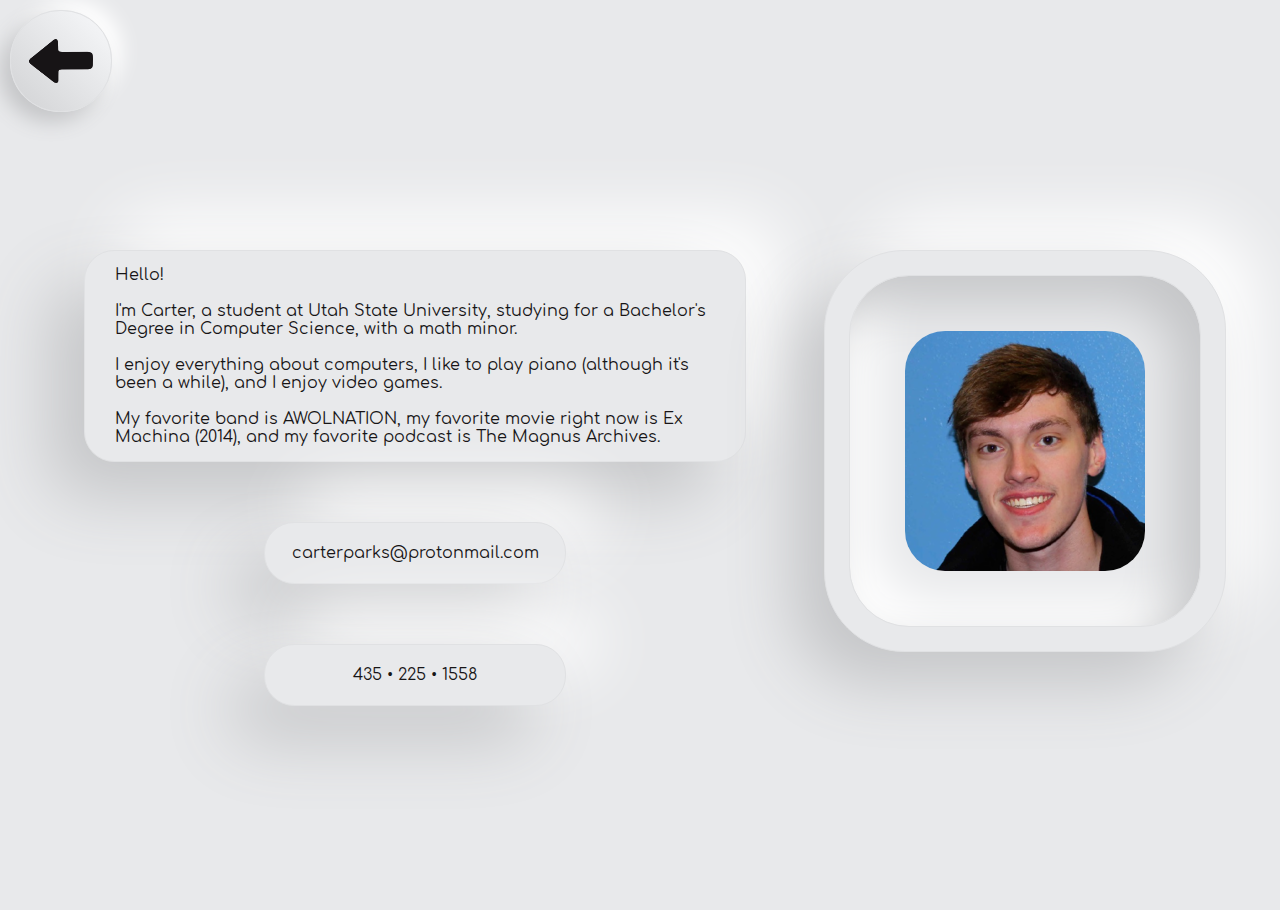
==== about.html @ aeceed26 "website V2.0" ====
<!DOCTYPE html>
<html>
    <head>
        <meta name="viewport" content="width=device-width, initial-scale=1">
        <link rel='stylesheet' href='style.css'/>
        <link rel="shortcut icon" type="image/png" href="icon/favicon.png"/>
        <title>Carter Parks</title>
    </head>
    <body>
        <a class="button centered bordered" id="back" href="index.html" >
                <img alt="About Me" class="content" src="icon/back.png">
        </a>

        <div id="about-container">
            <div class="talk-block bordered centered">
                <p>
                    Hello!
                    <br><br>
                    I'm Carter, a student at Utah State University, studying for a Bachelor's Degree in Computer Science, with a math minor.
                    <br><br>
                    I enjoy everything about computers, I like to play piano (although it's been a while), and I enjoy video games.
                    <br><br>
                    My favorite band is AWOLNATION, my favorite movie right now is Ex Machina (2014), and my favorite podcast is The Magnus Archives.
                </p>
            </div>
            <div class="contact-block bordered centered">
                <p>carterparks@protonmail.com<p>
            </div>
            <div class="contact-block bordered centered">
                <p>435 &bull; 225 &bull; 1558<p>
            </div>
        </div>        

        <div id="frame-out" class="centered bordered">
            <div id="frame-in" class="centered bordered">
                <img src="image/profile.png" alt="Carter Parks">
            </div>
        </div>
    <body>
</html>
---- style.css ----
@font-face {
  font-family: "Comfortaa-Regular";

  src: url("./fonts/Comfortaa-Regular.ttf") format("truetype"), /* Safari, Android, iOS */
    url("./fonts/Comfortaa-Regular.woff") format("woff"), /* Modern Browsers */
    url("./fonts/Comfortaa-Regular.woff2") format("woff2"); /* Modern Browsers */
  font-weight: normal;
  font-style: normal;
}


html, body {
    height: 100%;
    width: 100%;
    margin: 0;
    background: #E8E9EB;
    font-family: "Comfortaa-Regular", Arial, sans;
    color: #171516;
}

.centered{
    display: flex;
    justify-content: center;
    align-items: center;
}

.bordered{
border: #E0E1E3;
border-style: solid;
border-width: 1px;
}

#block{
    width: 400px;
    height: 400px;
    position: absolute;
    left: calc(75% - 200px);
    top: calc(50% - 200px);
    border-radius: 85px;
/*
    background: linear-gradient(225deg, #f8f9fb, #d1d2d4);
*/
    background: #E8E9EB;
    box-shadow:  -34px 34px 69px #c5c6c8, 
             34px -34px 69px #ffffff;
}

#block h1{
    font-size: 50px;
}

#button-holder{
    position: absolute;
    left: calc(25% - 200px);
    top: calc(50% - 100px);
}

.labeled-button{
    position: relative;
    float: left;
    text-align: center;
    margin: 50px;
}

.button + p{
    opacity: 0;
    transition: 0.2s;
}

.button:hover + p{
    opacity: 1;
}

.button{
    font-size: 30px;
    position: relative;
    width: 100px;
    height: 100px;
    border-radius: 50px;
    background: linear-gradient(225deg, #f8f9fb, #d1d2d4);
    box-shadow:  -10px 10px 20px #c5c6c8, 
             10px -10px 20px #ffffff;
}

.button:hover{
/*
background: linear-gradient(145deg, #d1d2d4, #f8f9fb);
*/
background: #E8E9EB;
}

.button:hover .content{
    transform: 0.95;
    -moz-transform: scale(0.95);
}

.button:active{
border-radius: 85px;
background: #E8E9EB;
box-shadow: inset 13px 13px 25px #949596, 
            inset -13px -13px 25px #ffffff;
}

.button:active .content{
    transform: 0.9;
    -moz-transform: scale(0.9);
}

#back.button{
    postion: absolute;
    margin: 10px;
    transform: 0.5;
    -moz-transform: scale(0.5);
}

#frame-out{
    position: absolute;
    left: calc(80% - 200px);
    top: calc(50% - 200px);
    width: 400px;
    height: 400px;
    border-radius: 80px;
    background: #E8E9EB;
    box-shadow:  -32px 32px 65px #c5c6c8, 
                 32px -32px 65px #ffffff;
}

#frame-in{
    width: 350px;
    height: 350px;
    border-radius: 60px;
    background: #E8E9EB;
    box-shadow: inset -25px 25px 50px #c5c6c8, 
                inset 25px -25px 50px #ffffff;
}

#frame-in img{
    border-radius: 40px;
}

#about-container{
    position: absolute;
    left: calc(30% - 300px);
    top: calc(50% - 200px);
}

.talk-block{
    border-radius: 30px;
    width: 600px;
    height: 150px;
    padding: 30px;
    margin: auto;
    margin-bottom: 60px;
    background: #E8E9EB;
    box-shadow:  -34px 34px 69px #c5c6c8, 
             34px -34px 69px #ffffff;
}

.contact-block{
    margin: auto;
    margin-bottom: 60px;
    margin-top: 60px;
    border-radius: 30px;
    width: 300px;
    height: 60px;
    background: #E8E9EB;
    box-shadow:  -34px 34px 69px #c5c6c8, 
             34px -34px 69px #ffffff;
}
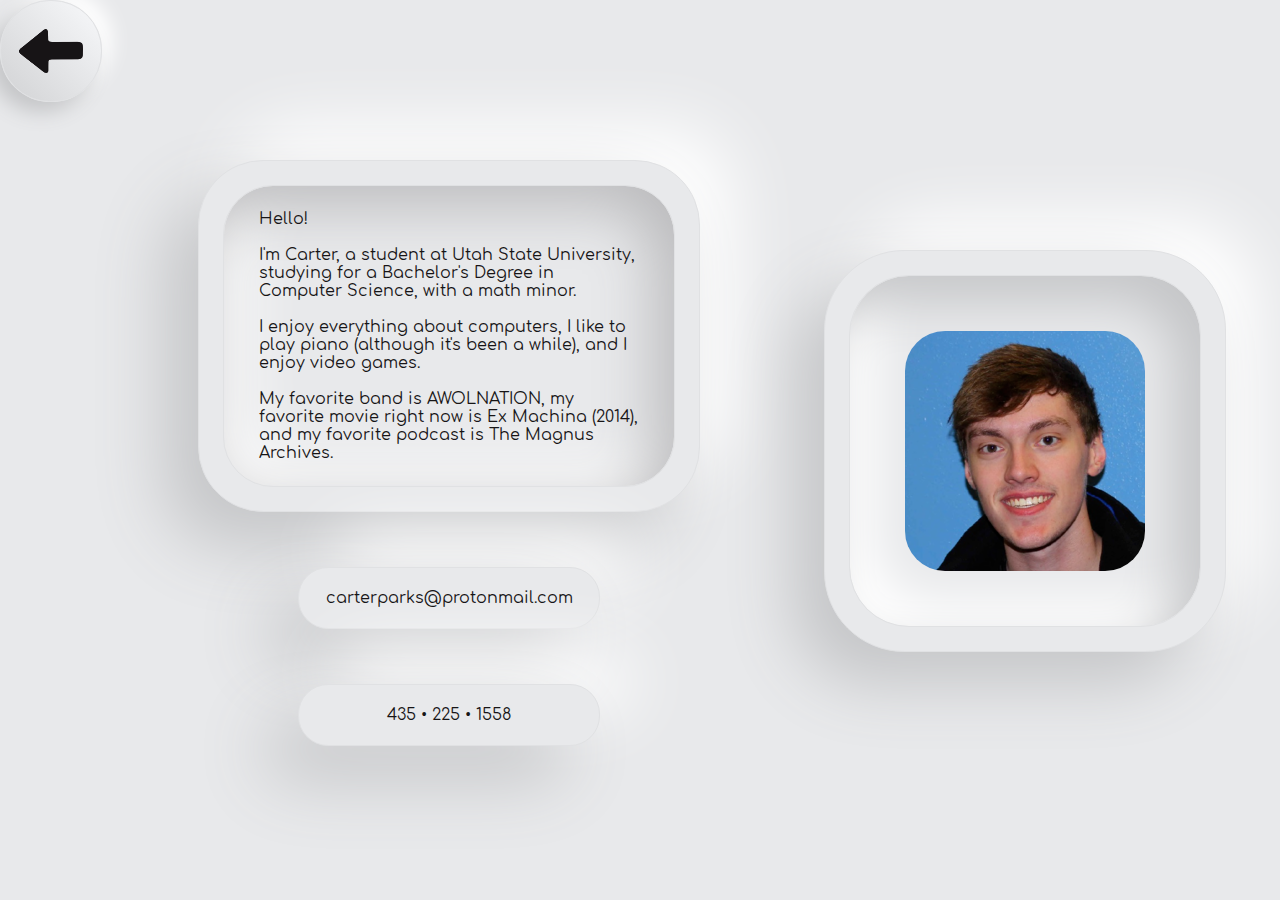
==== commit a3ac86fc: "about page polish" ====
--- a/about.html
+++ b/about.html
@@ -3,7 +3,7 @@
     <head>
         <meta name="viewport" content="width=device-width, initial-scale=1">
         <link rel='stylesheet' href='style.css'/>
-        <link rel="shortcut icon" type="image/png" href="icon/favicon.png"/>
+        <link rel="shortcut icon" type="image/png" href="https://s3-us-west-1.amazonaws.com/carter-parks.net/icon/favicon.png"/>
         <title>Carter Parks</title>
     </head>
     <body>
@@ -12,16 +12,18 @@
         </a>
 
         <div id="about-container">
-            <div class="talk-block bordered centered">
-                <p>
-                    Hello!
-                    <br><br>
-                    I'm Carter, a student at Utah State University, studying for a Bachelor's Degree in Computer Science, with a math minor.
-                    <br><br>
-                    I enjoy everything about computers, I like to play piano (although it's been a while), and I enjoy video games.
-                    <br><br>
-                    My favorite band is AWOLNATION, my favorite movie right now is Ex Machina (2014), and my favorite podcast is The Magnus Archives.
-                </p>
+            <div id="talk-block-out" class="bordered centered">
+                <div id="talk-block-in" class="bordered centered">
+                    <p>
+                        Hello!
+                        <br><br>
+                        I'm Carter, a student at Utah State University, studying for a Bachelor's Degree in Computer Science, with a math minor.
+                        <br><br>
+                        I enjoy everything about computers, I like to play piano (although it's been a while), and I enjoy video games.
+                        <br><br>
+                        My favorite band is AWOLNATION, my favorite movie right now is Ex Machina (2014), and my favorite podcast is The Magnus Archives.
+                    </p>
+                </div>
             </div>
             <div class="contact-block bordered centered">
                 <p>carterparks@protonmail.com<p>
--- a/style.css
+++ b/style.css
@@ -108,7 +108,6 @@
 
 #back.button{
     postion: absolute;
-    margin: 10px;
     transform: 0.5;
     -moz-transform: scale(0.5);
 }
@@ -126,8 +125,8 @@
 }
 
 #frame-in{
-    width: 350px;
-    height: 350px;
+    width: calc(100% - 50px);
+    height: calc(100% - 50px);
     border-radius: 60px;
     background: #E8E9EB;
     box-shadow: inset -25px 25px 50px #c5c6c8, 
@@ -140,27 +139,37 @@
 
 #about-container{
     position: absolute;
-    left: calc(30% - 300px);
-    top: calc(50% - 200px);
+    left: calc(35% - 250px);
+    top: calc(50% - 290px);
 }
 
-.talk-block{
-    border-radius: 30px;
-    width: 600px;
-    height: 150px;
-    padding: 30px;
-    margin: auto;
-    margin-bottom: 60px;
+#talk-block-out{
+    border-radius: 65px;
+    width: 500px;
+    height: 350px;
     background: #E8E9EB;
     box-shadow:  -34px 34px 69px #c5c6c8, 
              34px -34px 69px #ffffff;
 }
 
+#talk-block-in{
+    width: calc(100% - 50px);
+    height: calc(100% - 50px);
+    border-radius: 50px;
+    background: #E8E9EB;
+    box-shadow: inset -20px 20px 60px #bababc, 
+                inset 20px -20px 60px #ffffff;
+}
+
+#talk-block-in p{
+padding:35px;
+}
+
 .contact-block{
-    margin: auto;
-    margin-bottom: 60px;
-    margin-top: 60px;
     border-radius: 30px;
+    margin-left: auto;
+    margin-right: auto;
+    margin-top: 55px;
     width: 300px;
     height: 60px;
     background: #E8E9EB;
